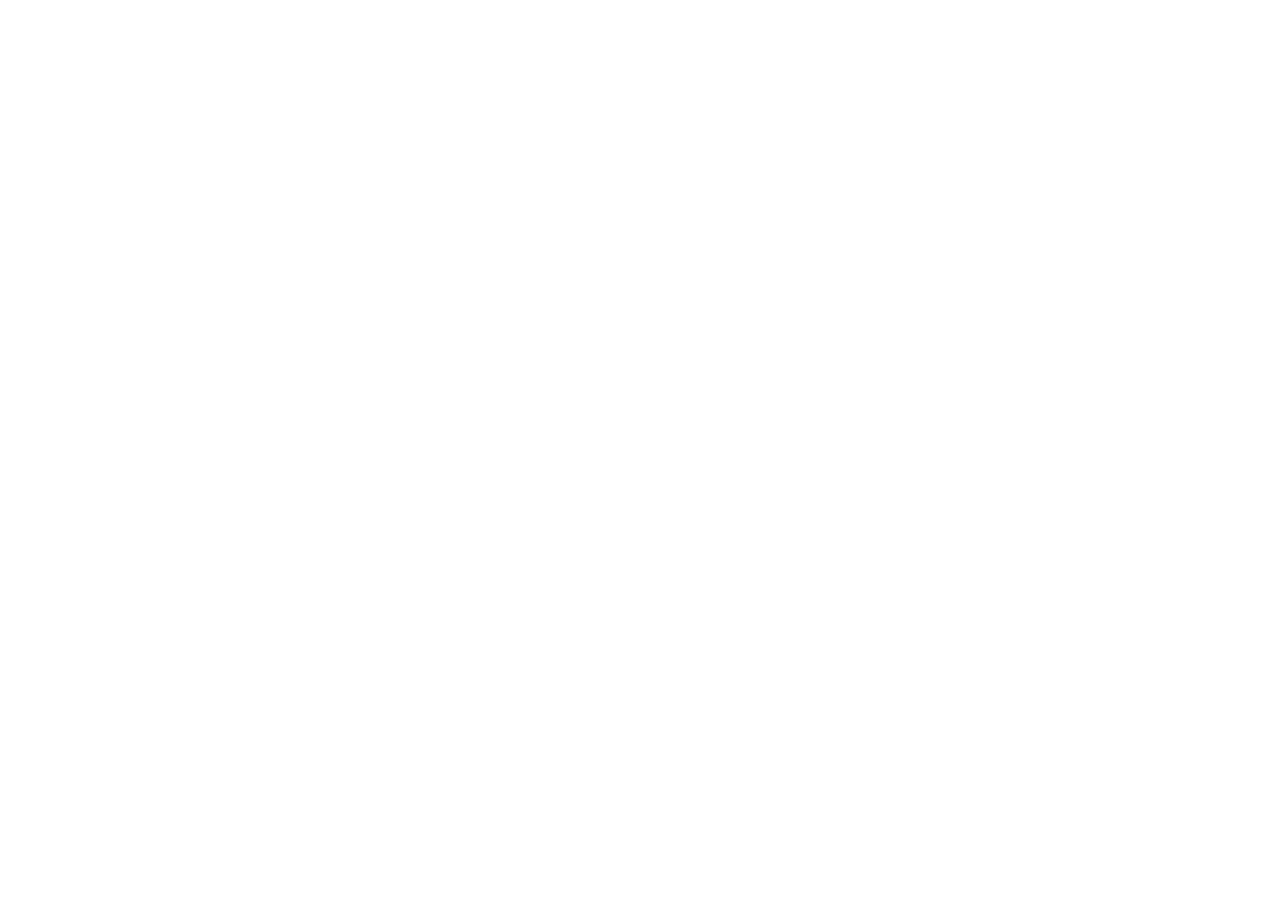
==== singlepage-layout/index.html @ 7d6b46b5 "枠組みのコーディング。" ====
<!DOCTYPE html>
<html lang="ja">
<head>
  <meta charset="UTF-8">
  <title>シングルページレイアウト</title>
  <link rel="stylesheet" href="css/normalize.css">
  <link rel="stylesheet" href="css/style.css">
</head>
<body>
  <header class="header">
  </header>
  <section class="about">
  </section>
  <section class="works">
  </section>
  <section class="skills">
  </section>
  <section class="contact">
  </section>
  <footer class="footer">
  </footer>
</body>
</html>
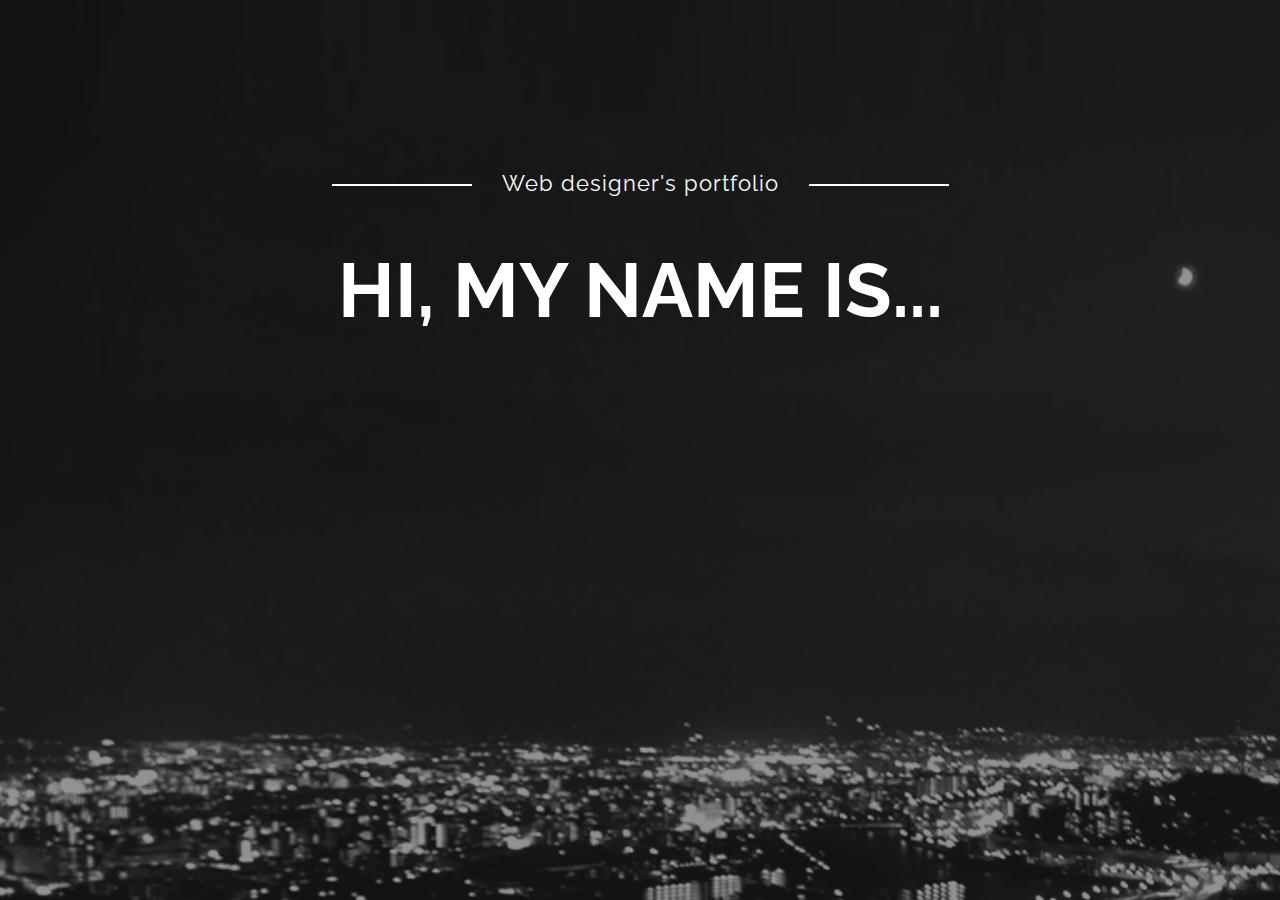
==== commit eb9ea9f5: "タイトルの追加。" ====
--- a/singlepage-layout/index.html
+++ b/singlepage-layout/index.html
@@ -3,11 +3,14 @@
 <head>
   <meta charset="UTF-8">
   <title>シングルページレイアウト</title>
+  <link rel="stylesheet" href="http://fonts.googleapis.com/css?family=Raleway:700,400">
   <link rel="stylesheet" href="css/normalize.css">
   <link rel="stylesheet" href="css/style.css">
 </head>
 <body>
   <header class="header">
+    <p class="site-title-sub">Web designer's portfolio</p>
+    <h1 class="site-title">HI, MY NAME IS...</h1>
   </header>
   <section class="about">
   </section>
@@ -20,4 +23,4 @@
   <footer class="footer">
   </footer>
 </body>
-</html>+</html>
--- a/singlepage-layout/css/style.css
+++ b/singlepage-layout/css/style.css
@@ -0,0 +1,41 @@
+@charset "UTF-8";
+
+html {
+  font-size: 62.5%;
+}
+*, *::before, *::after {
+  box-sizing: border-box;
+}
+
+body {
+  background: #151515 url('../images/bg.png') no-repeat fixed left bottom;
+  background-size: cover;
+  color: #fff;
+  text-align: center;
+  font-size: 1.4rem;
+  font-family: Raleway, "Hiragino Kaku Gothic ProN", Meiryo, sans-serif;
+}
+
+.header {
+  padding: 170px 30px 80px;
+}
+
+.site-title-sub {
+  margin: 0 0 30px;
+  letter-spacing: 1px;
+  font-size: 2.2rem;
+}
+.site-title-sub::before,
+.site-title-sub::after {
+  content: '';
+  display: inline-block;
+  width: 140px;
+  height: 2px;
+  margin: 0 30px;
+  background-color: #fff;
+  vertical-align: middle;
+}
+.site-title {
+  margin: 50px 0 40px;
+  font-size: 7.6rem;
+}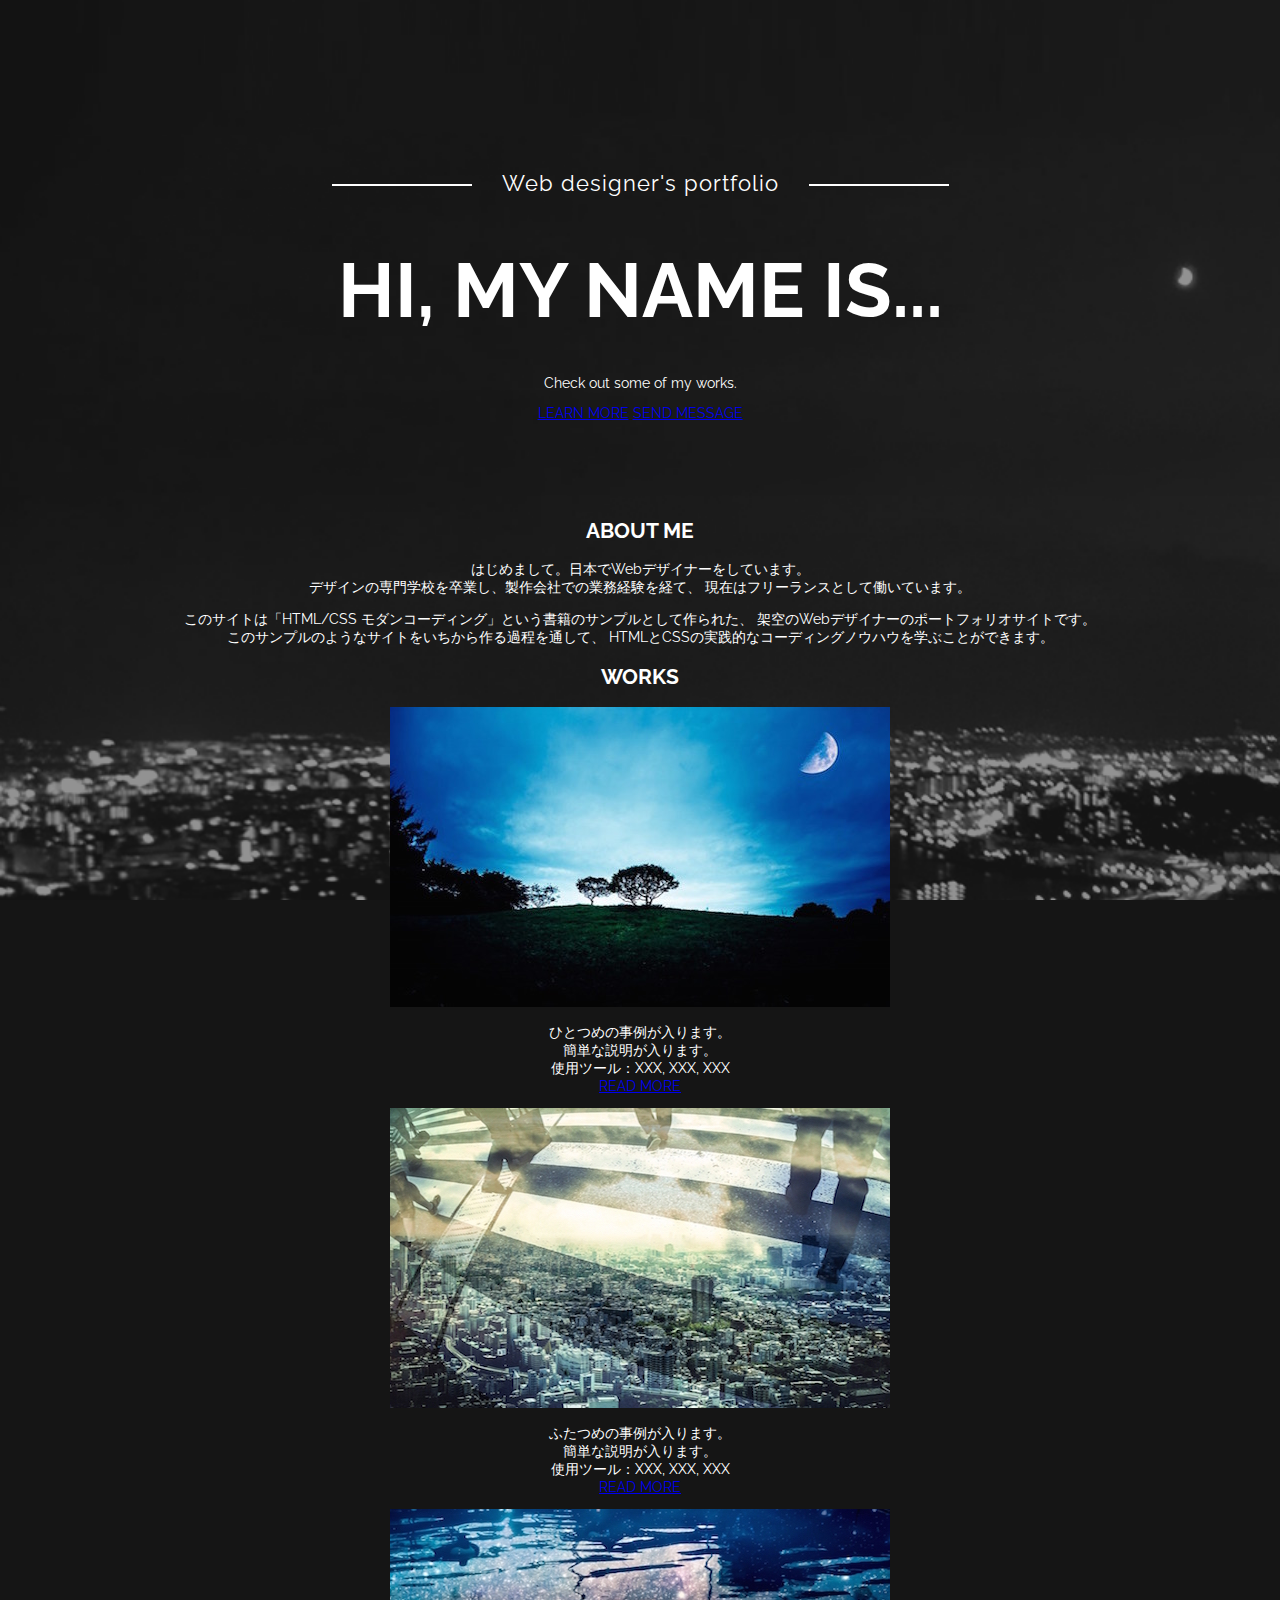
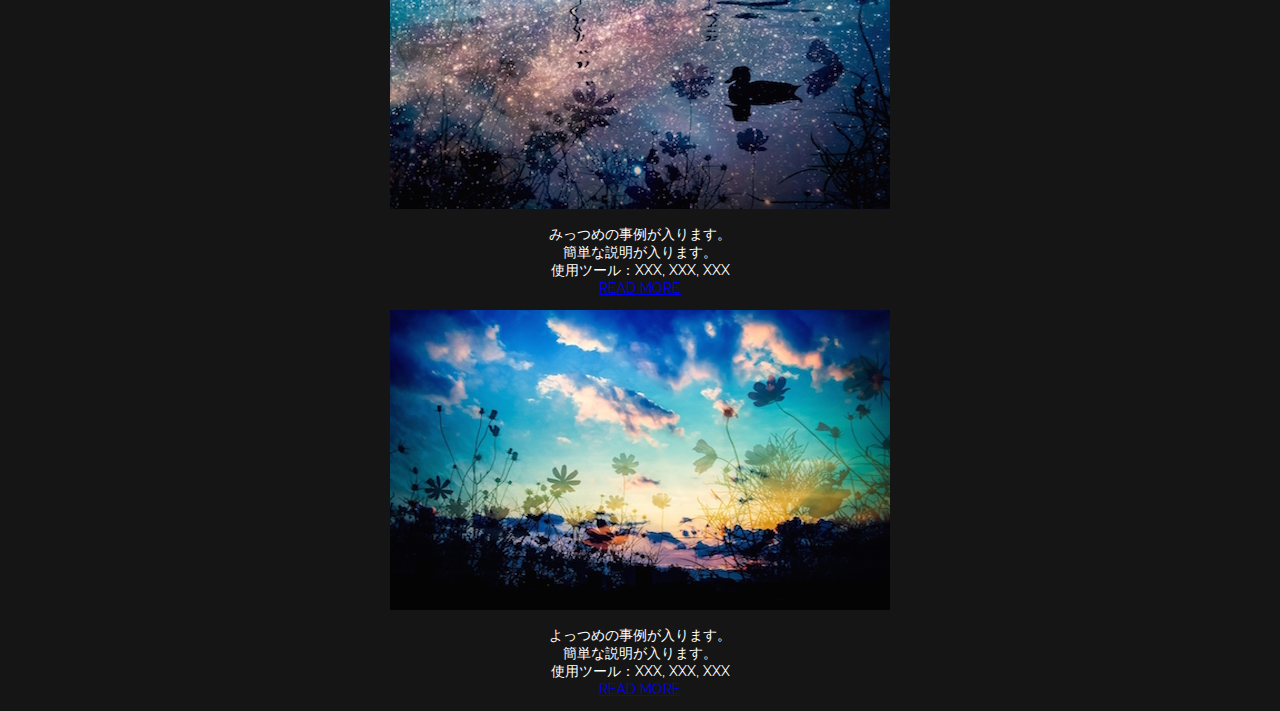
==== commit 3fdf5f75: "セクション２のHTMLのコーディング。" ====
--- a/singlepage-layout/index.html
+++ b/singlepage-layout/index.html
@@ -11,14 +11,70 @@
   <header class="header">
     <p class="site-title-sub">Web designer's portfolio</p>
     <h1 class="site-title">HI, MY NAME IS...</h1>
+    <p class="site-description">Check out some of my works.</p>
+    <div class="buttons">
+      <a class="button" href="#about">LEARN MORE</a>
+      <a class="button button-showy" href="#contact">SEND MESSAGE</a>
+    </div>
   </header>
-  <section class="about">
+  <section class="about" id="about">
+    <h2 class="heading">ABOUT ME</h2>
+    <p class="about-text">
+      はじめまして。日本でWebデザイナーをしています。<br>
+      デザインの専門学校を卒業し、製作会社での業務経験を経て、
+      現在はフリーランスとして働いています。
+    </p>
+    <p class="about-text">
+      このサイトは「HTML/CSS モダンコーディング」という書籍のサンプルとして作られた、
+      架空のWebデザイナーのポートフォリオサイトです。<br>
+      このサンプルのようなサイトをいちから作る過程を通して、
+      HTMLとCSSの実践的なコーディングノウハウを学ぶことができます。
+    </p>
   </section>
   <section class="works">
+    <h2 class="heading">WORKS</h2>
+    <div class="works-wrapper">
+      <div class="work-box">
+        <img class="work-image" src="images/tree.jpg" alt="製作事例1">
+        <p class="work-text">
+          ひとつめの事例が入ります。<br>
+          簡単な説明が入ります。<br>
+          使用ツール：XXX, XXX, XXX<br>
+          <a href="#" class="button">READ MORE</a>
+        </p>
+      </div>
+      <div class="work-box">
+        <img class="work-image" src="images/building.jpg" alt="製作事例2">
+        <p class="work-text">
+          ふたつめの事例が入ります。<br>
+          簡単な説明が入ります。<br>
+          使用ツール：XXX, XXX, XXX<br>
+          <a href="#" class="button">READ MORE</a>
+        </p>
+      </div>
+      <div class="work-box">
+        <img class="work-image" src="images/lake.jpg" alt="製作事例3">
+        <p class="work-text">
+          みっつめの事例が入ります。<br>
+          簡単な説明が入ります。<br>
+          使用ツール：XXX, XXX, XXX<br>
+          <a href="#" class="button">READ MORE</a>
+        </p>
+      </div>
+      <div class="work-box">
+        <img class="work-image" src="images/sky.jpg" alt="製作事例4">
+        <p class="work-text">
+          よっつめの事例が入ります。<br>
+          簡単な説明が入ります。<br>
+          使用ツール：XXX, XXX, XXX<br>
+          <a href="#" class="button">READ MORE</a>
+        </p>
+      </div>
+    </div>
   </section>
   <section class="skills">
   </section>
-  <section class="contact">
+  <section class="contact" id="contact">
   </section>
   <footer class="footer">
   </footer>
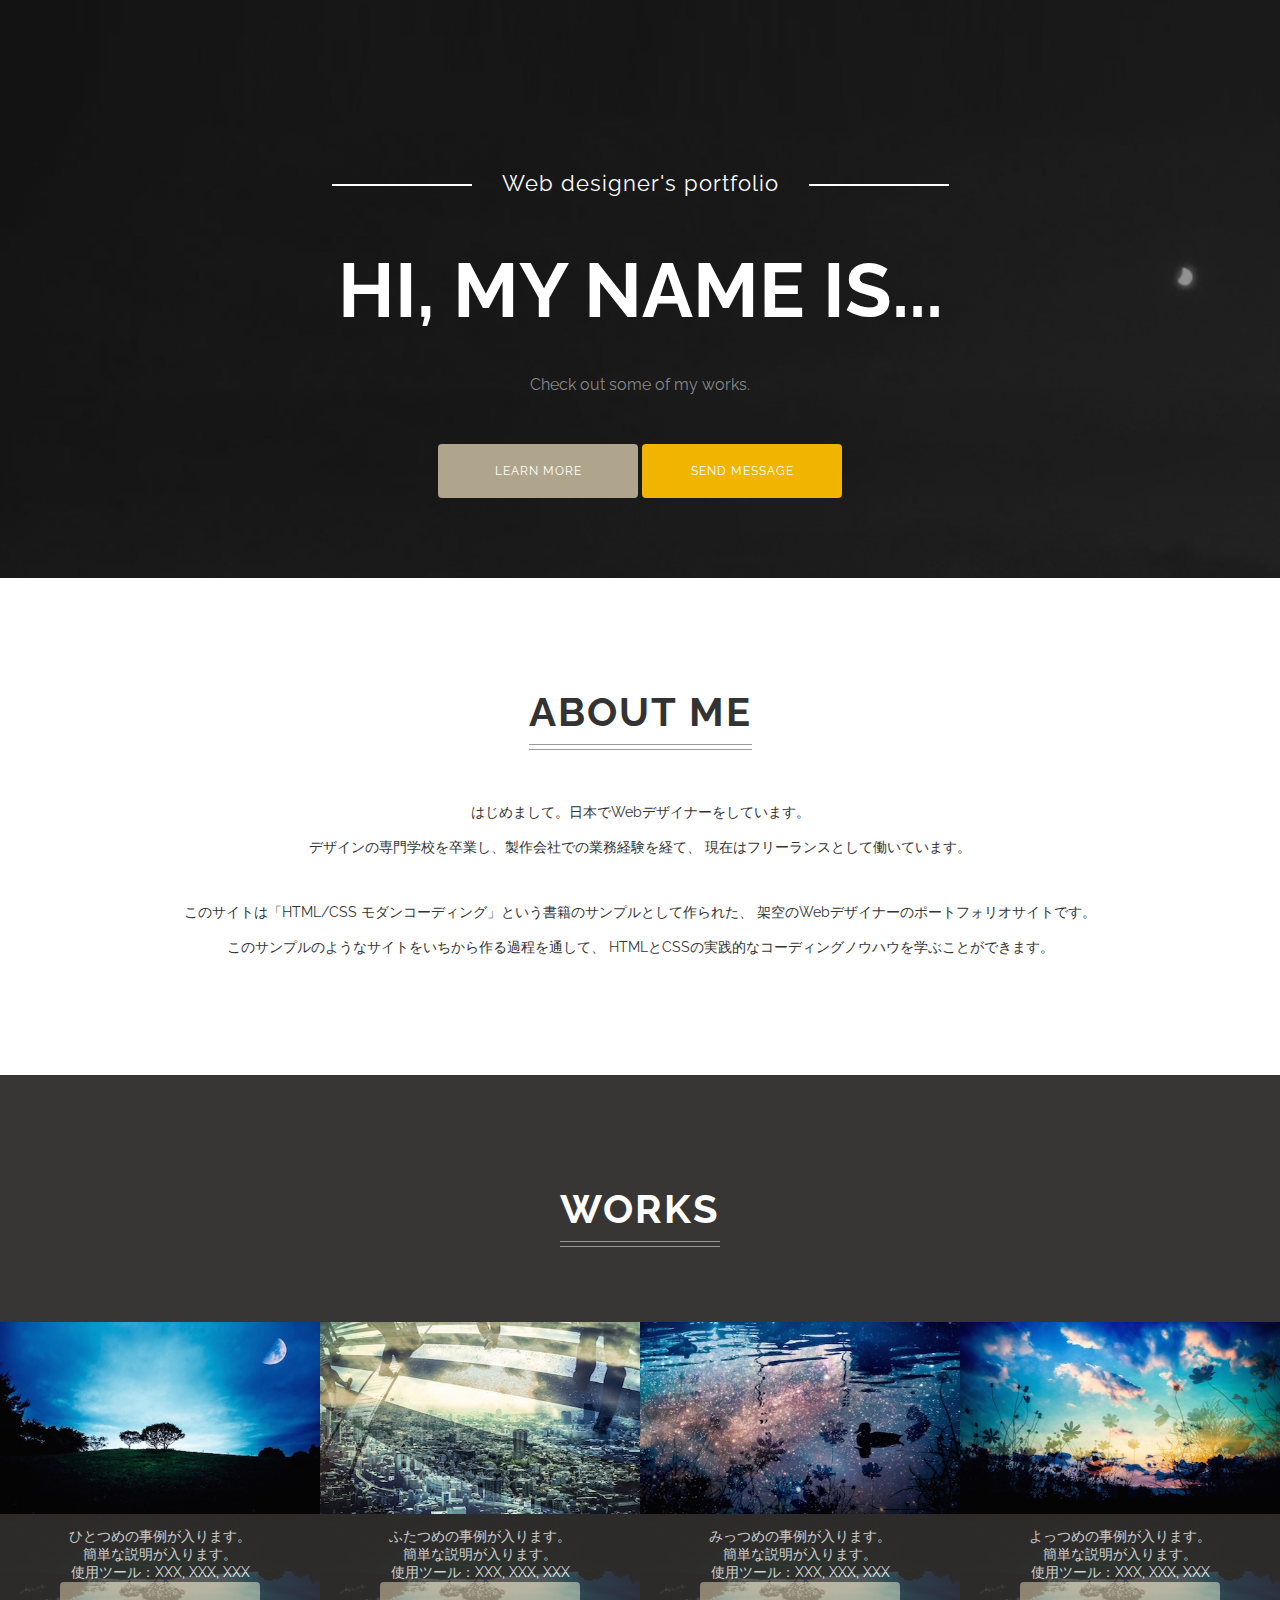
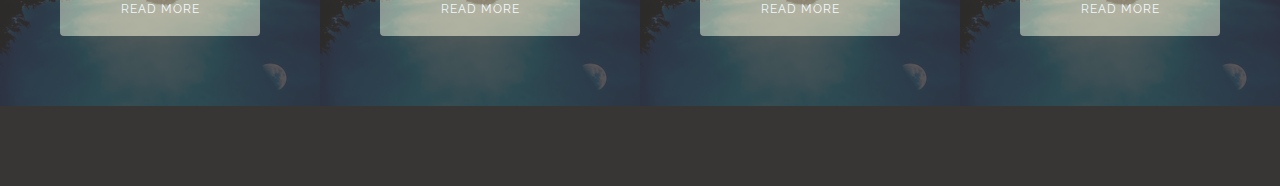
==== commit e8eb7181: ".work-description の実装" ====
--- a/singlepage-layout/index.html
+++ b/singlepage-layout/index.html
@@ -36,39 +36,47 @@
     <div class="works-wrapper">
       <div class="work-box">
         <img class="work-image" src="images/tree.jpg" alt="製作事例1">
-        <p class="work-text">
-          ひとつめの事例が入ります。<br>
-          簡単な説明が入ります。<br>
-          使用ツール：XXX, XXX, XXX<br>
-          <a href="#" class="button">READ MORE</a>
-        </p>
+        <div class="work-description">
+          <p class="work-text">
+            ひとつめの事例が入ります。<br>
+            簡単な説明が入ります。<br>
+            使用ツール：XXX, XXX, XXX<br>
+            <a href="#" class="button">READ MORE</a>
+          </p>
+        </div>
       </div>
       <div class="work-box">
         <img class="work-image" src="images/building.jpg" alt="製作事例2">
-        <p class="work-text">
-          ふたつめの事例が入ります。<br>
-          簡単な説明が入ります。<br>
-          使用ツール：XXX, XXX, XXX<br>
-          <a href="#" class="button">READ MORE</a>
-        </p>
+        <div class="work-description">
+          <p class="work-text">
+            ふたつめの事例が入ります。<br>
+            簡単な説明が入ります。<br>
+            使用ツール：XXX, XXX, XXX<br>
+            <a href="#" class="button">READ MORE</a>
+          </p>
+        </div>
       </div>
       <div class="work-box">
         <img class="work-image" src="images/lake.jpg" alt="製作事例3">
-        <p class="work-text">
-          みっつめの事例が入ります。<br>
-          簡単な説明が入ります。<br>
-          使用ツール：XXX, XXX, XXX<br>
-          <a href="#" class="button">READ MORE</a>
-        </p>
+        <div class="work-description">
+          <p class="work-text">
+            みっつめの事例が入ります。<br>
+            簡単な説明が入ります。<br>
+            使用ツール：XXX, XXX, XXX<br>
+            <a href="#" class="button">READ MORE</a>
+          </p>
+        </div>
       </div>
       <div class="work-box">
         <img class="work-image" src="images/sky.jpg" alt="製作事例4">
-        <p class="work-text">
-          よっつめの事例が入ります。<br>
-          簡単な説明が入ります。<br>
-          使用ツール：XXX, XXX, XXX<br>
-          <a href="#" class="button">READ MORE</a>
-        </p>
+        <div class="work-description">
+          <p class="work-text">
+            よっつめの事例が入ります。<br>
+            簡単な説明が入ります。<br>
+            使用ツール：XXX, XXX, XXX<br>
+            <a href="#" class="button">READ MORE</a>
+          </p>
+        </div>
       </div>
     </div>
   </section>
--- a/singlepage-layout/css/style.css
+++ b/singlepage-layout/css/style.css
@@ -15,6 +15,8 @@
   font-size: 1.4rem;
   font-family: Raleway, "Hiragino Kaku Gothic ProN", Meiryo, sans-serif;
 }
+
+/* HEADER */
 
 .header {
   padding: 170px 30px 80px;
@@ -35,7 +37,111 @@
   background-color: #fff;
   vertical-align: middle;
 }
+
 .site-title {
   margin: 50px 0 40px;
   font-size: 7.6rem;
-}+}
+
+.site-description {
+  margin-bottom: 50px;
+  color: #888;
+  font-size: 1.6rem;
+}
+
+.button {
+  display: inline-block;
+  width: 200px;
+  padding: 20px;
+  border-radius: 4px;
+  background-color: #afa58d;
+  color: #fff;
+  text-decoration: none;
+  letter-spacing: 1px;
+  font-size: 1.2rem;
+}
+.button:hover {
+  opacity: 0.9;
+}
+
+.button-showy {
+  background-color: #f1b400;
+}
+
+
+/* ABOUT ME */
+
+.about {
+  padding: 80px 30px;
+  background-color: #fff;
+  color: #333;
+}
+
+.heading {
+  position: relative;
+  display: inline-block;
+  margin: 30px 0 15px;
+  padding-bottom: 15px;
+  letter-spacing: 2px;
+  font-size: 4rem;
+}
+.heading::before,
+.heading::after {
+  content: '';
+  position: absolute;
+  right: 0;
+  bottom: 0;
+  left: 0;
+  border-bottom: 1px solid #999;
+}
+.heading::before {
+  bottom: 5px;
+}
+
+.about-text {
+  margin: 30px 0;
+  line-height: 2.5;
+}
+
+
+/* WORKS */
+
+.works {
+  background-color: #383634;
+  padding: 80px 0;
+}
+
+.works-wrapper {
+  display: table;
+  width: 100%;
+  margin-top: 60px;
+  table-layout: fixed;
+}
+.work-box {
+  position: relative;
+  display: table-cell;
+}
+.work-box::after {
+  content: '';
+  position: absolute;
+  top: 50%;
+  left: 0;
+  width: 100%;
+  height: 50%;
+  background: url("../images/tree.jpg") no-repeat;
+  background-size: 100% 100%;
+  opacity: 0.2;
+  transform: scaleY(-1);
+}
+.work-image {
+  display: block;
+  width: 100%;
+  margin: 0 0 60%;
+}
+.work-description{
+  position: absolute;
+  top: 50%;
+  left: 0;
+  width: 100%;
+  height: 50%;
+}
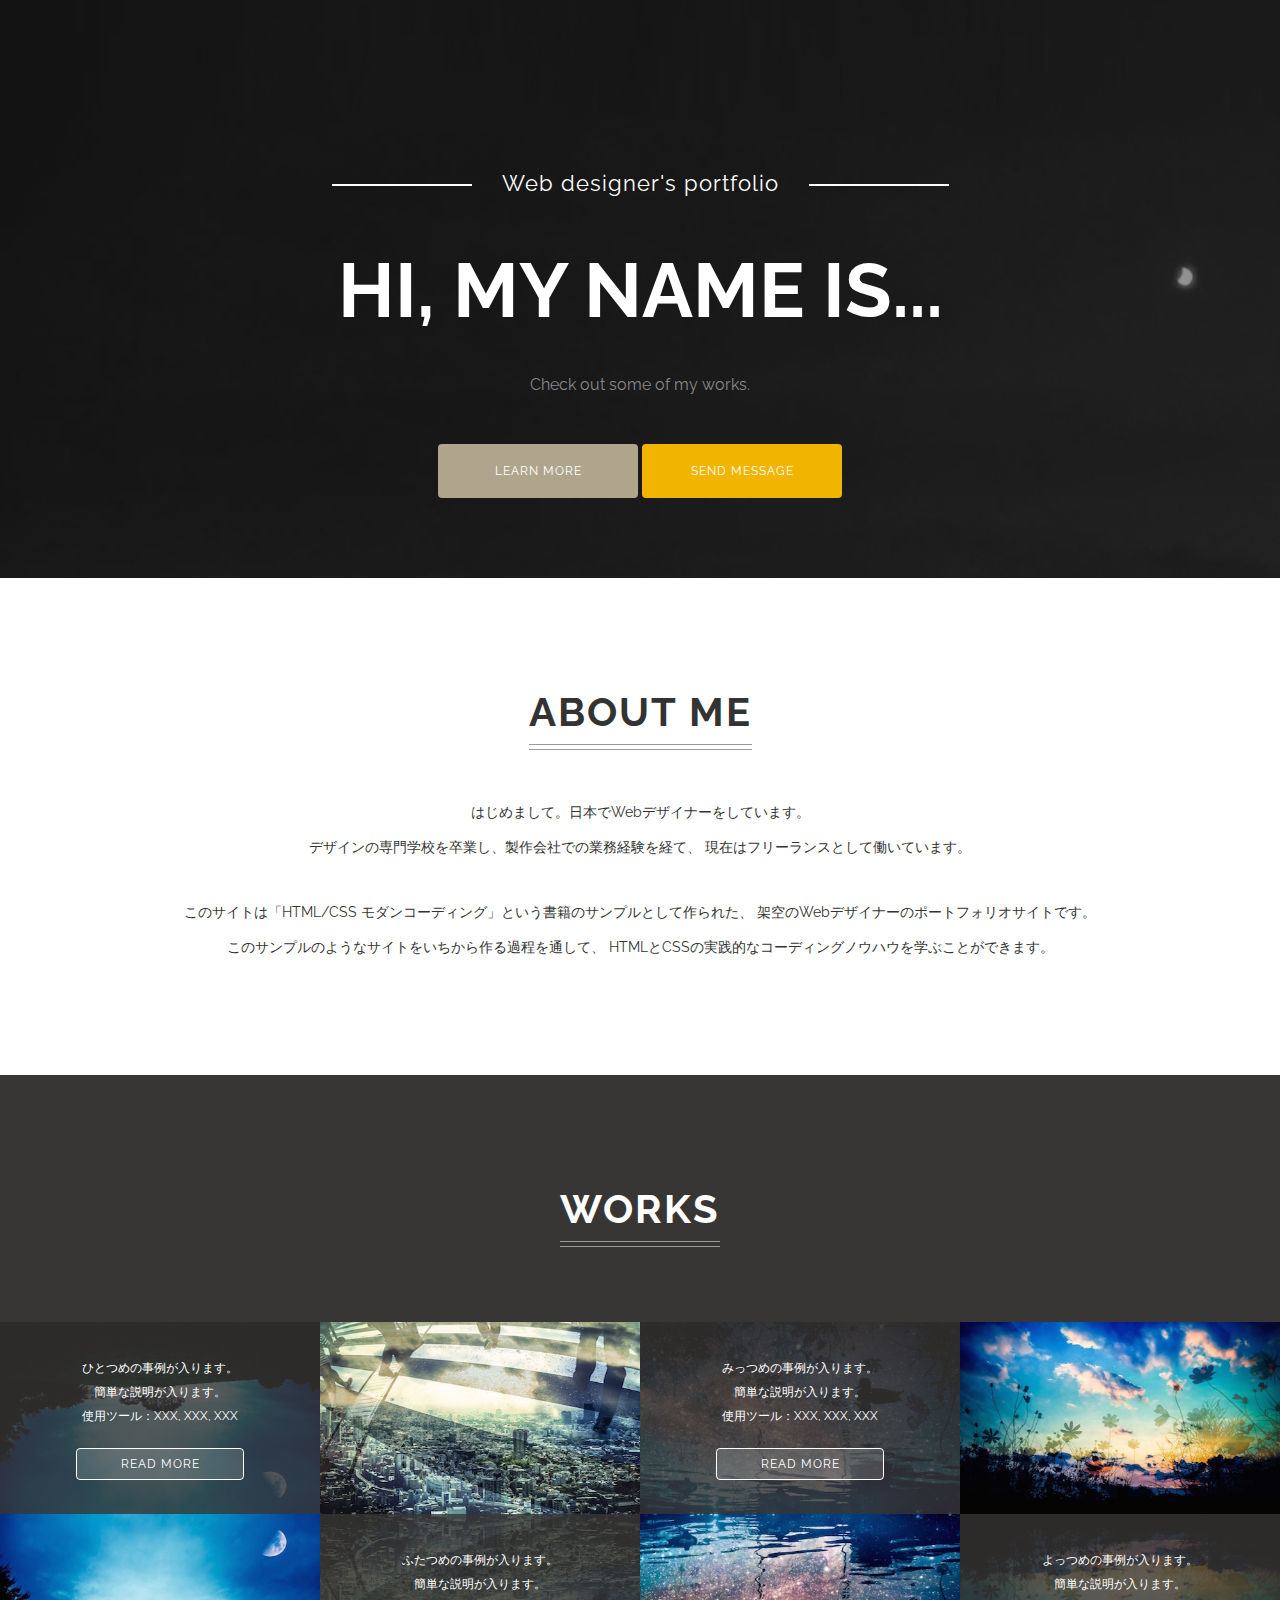
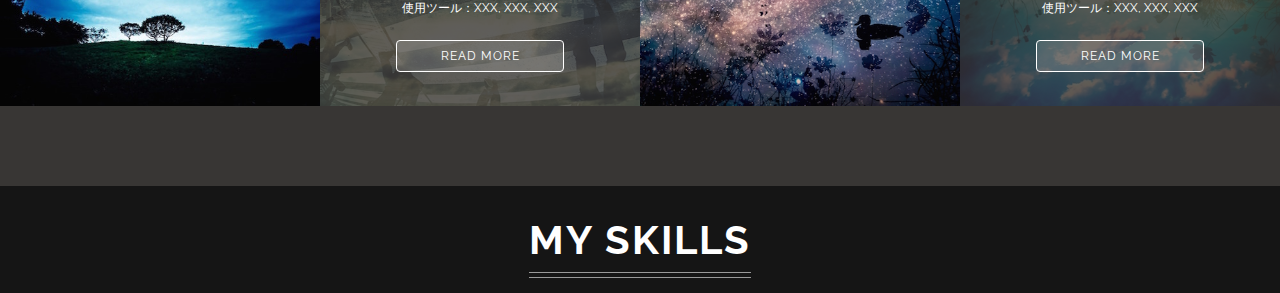
==== commit 7d092e23: "見出しの追加" ====
--- a/singlepage-layout/index.html
+++ b/singlepage-layout/index.html
@@ -34,53 +34,62 @@
   <section class="works">
     <h2 class="heading">WORKS</h2>
     <div class="works-wrapper">
-      <div class="work-box">
+      <div class="work-box tree">
         <img class="work-image" src="images/tree.jpg" alt="製作事例1">
         <div class="work-description">
-          <p class="work-text">
-            ひとつめの事例が入ります。<br>
-            簡単な説明が入ります。<br>
-            使用ツール：XXX, XXX, XXX<br>
-            <a href="#" class="button">READ MORE</a>
-          </p>
+          <div class="work-description-inner">
+            <p class="work-text">
+              ひとつめの事例が入ります。<br>
+              簡単な説明が入ります。<br>
+              使用ツール：XXX, XXX, XXX<br>
+              <a href="#" class="button button-ghost">READ MORE</a>
+            </p>
+          </div>
         </div>
       </div>
-      <div class="work-box">
+      <div class="work-box building">
         <img class="work-image" src="images/building.jpg" alt="製作事例2">
         <div class="work-description">
-          <p class="work-text">
-            ふたつめの事例が入ります。<br>
-            簡単な説明が入ります。<br>
-            使用ツール：XXX, XXX, XXX<br>
-            <a href="#" class="button">READ MORE</a>
-          </p>
+          <div class="work-description-inner">
+            <p class="work-text">
+              ふたつめの事例が入ります。<br>
+              簡単な説明が入ります。<br>
+              使用ツール：XXX, XXX, XXX<br>
+              <a href="#" class="button button-ghost">READ MORE</a>
+            </p>
+          </div>
         </div>
       </div>
-      <div class="work-box">
+      <div class="work-box lake">
         <img class="work-image" src="images/lake.jpg" alt="製作事例3">
         <div class="work-description">
-          <p class="work-text">
-            みっつめの事例が入ります。<br>
-            簡単な説明が入ります。<br>
-            使用ツール：XXX, XXX, XXX<br>
-            <a href="#" class="button">READ MORE</a>
-          </p>
+          <div class="work-description-inner">
+            <p class="work-text">
+              みっつめの事例が入ります。<br>
+              簡単な説明が入ります。<br>
+              使用ツール：XXX, XXX, XXX<br>
+              <a href="#" class="button button-ghost">READ MORE</a>
+            </p>
+          </div>
         </div>
       </div>
-      <div class="work-box">
+      <div class="work-box sky">
         <img class="work-image" src="images/sky.jpg" alt="製作事例4">
         <div class="work-description">
-          <p class="work-text">
-            よっつめの事例が入ります。<br>
-            簡単な説明が入ります。<br>
-            使用ツール：XXX, XXX, XXX<br>
-            <a href="#" class="button">READ MORE</a>
-          </p>
+          <div class="work-description-inner">
+            <p class="work-text">
+              よっつめの事例が入ります。<br>
+              簡単な説明が入ります。<br>
+              使用ツール：XXX, XXX, XXX<br>
+              <a href="#" class="button button-ghost">READ MORE</a>
+            </p>
+          </div>
         </div>
       </div>
     </div>
   </section>
   <section class="skills">
+    <h2 class="heading">MY SKILLS</h2>
   </section>
   <section class="contact" id="contact">
   </section>
--- a/singlepage-layout/css/style.css
+++ b/singlepage-layout/css/style.css
@@ -128,10 +128,29 @@
   left: 0;
   width: 100%;
   height: 50%;
-  background: url("../images/tree.jpg") no-repeat;
+  background: no-repeat;
   background-size: 100% 100%;
   opacity: 0.2;
   transform: scaleY(-1);
+}
+.work-box.tree::after {
+  background-image: url("../images/tree.jpg");
+}
+.work-box.building::after {
+  background-image: url("../images/building.jpg");
+}
+.work-box.lake::after {
+  background-image: url("../images/lake.jpg");
+}
+.work-box.sky::after {
+  background-image: url("../images/sky.jpg");
+}
+.work-box:nth-child(odd) .work-image {
+  margin: 60% 0 0;
+}
+.work-box:nth-child(odd) .work-description,
+.work-box:nth-child(odd)::after {
+  top: 0;
 }
 .work-image {
   display: block;
@@ -142,6 +161,29 @@
   position: absolute;
   top: 50%;
   left: 0;
+  z-index: 1;
   width: 100%;
   height: 50%;
+  overflow-y: auto;
 }
+.work-description-inner {
+  display: table;
+  width: 100%;
+  height: 100%;
+  padding: 20px;
+}
+.work-text {
+  display: table-cell;
+  vertical-align: middle;
+  font-size: 1.2rem;
+  line-height: 2;
+}
+.work-text .button {
+  width: 60%;
+  margin-top: 20px;
+  padding: 3px;
+}
+.button-ghost {
+  border: 1px solid #fff;
+  background-color: rgba(255, 255, 255, 0.15);
+}
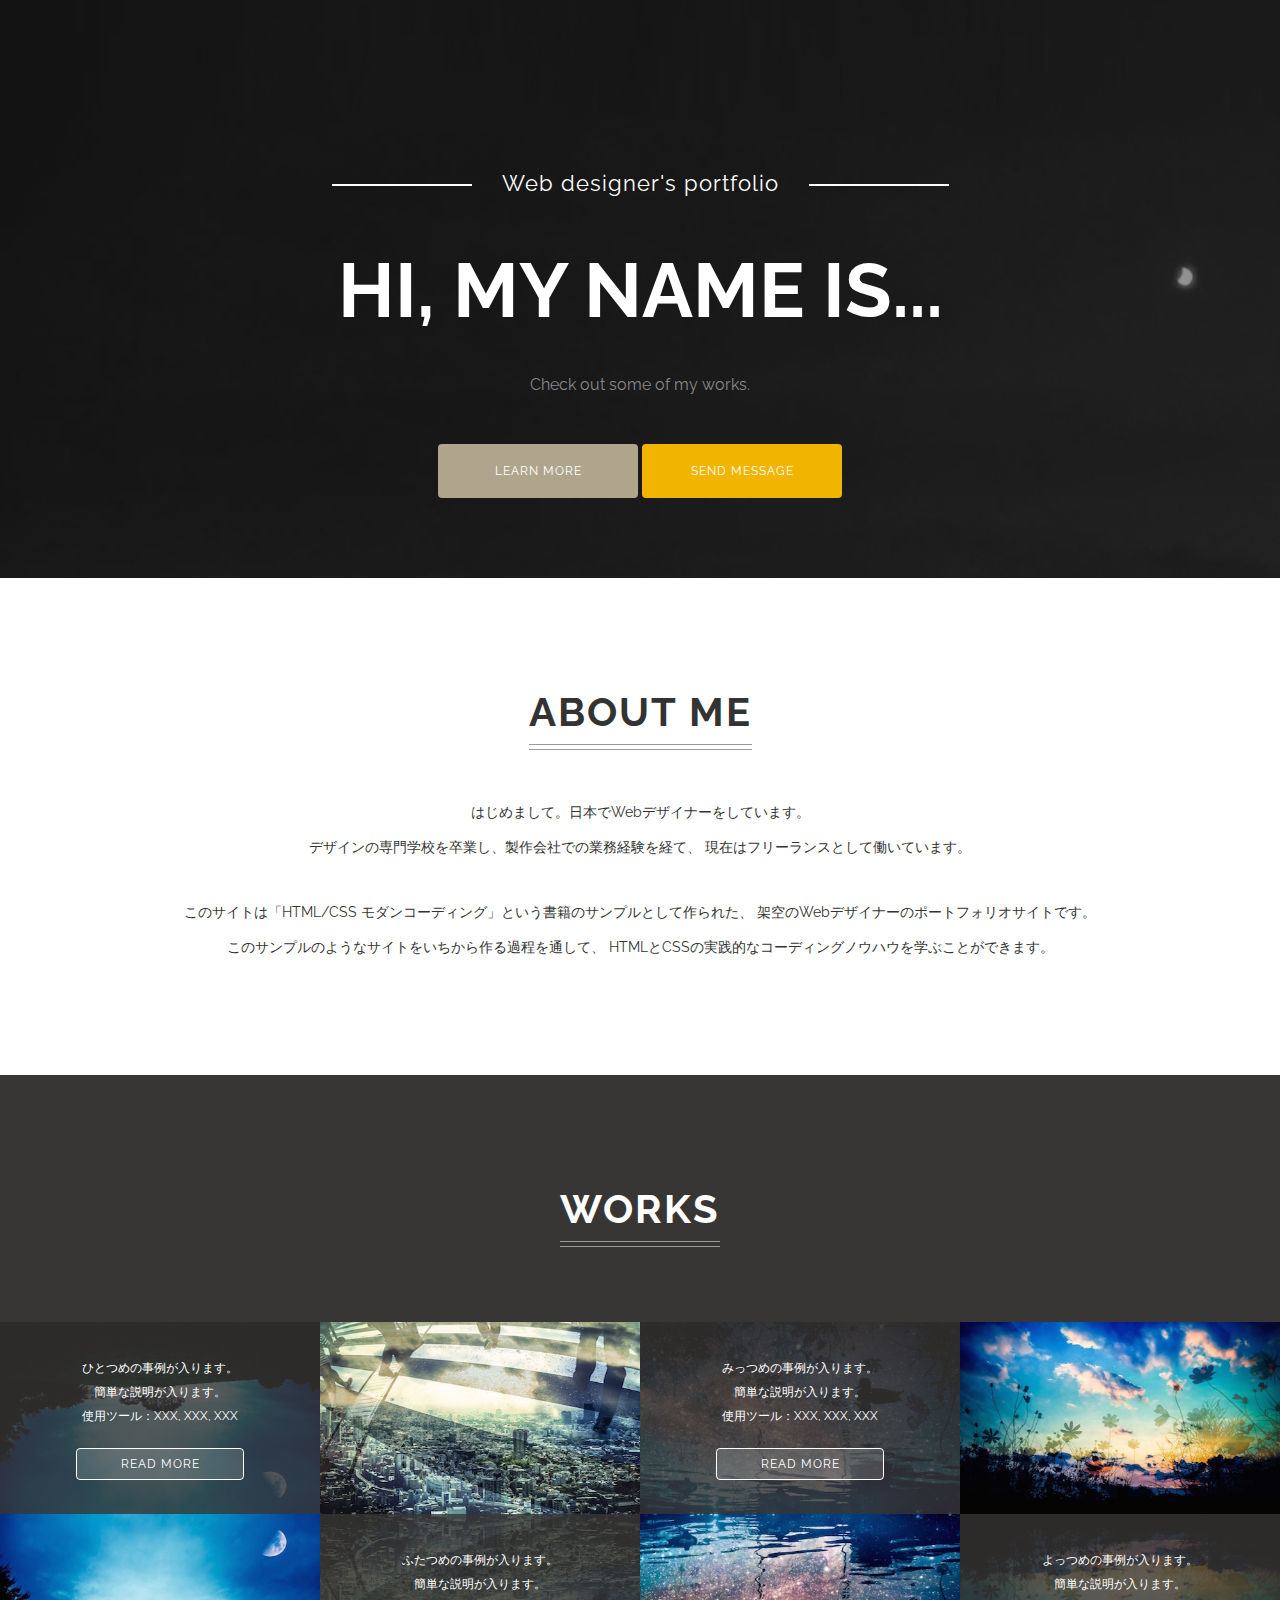
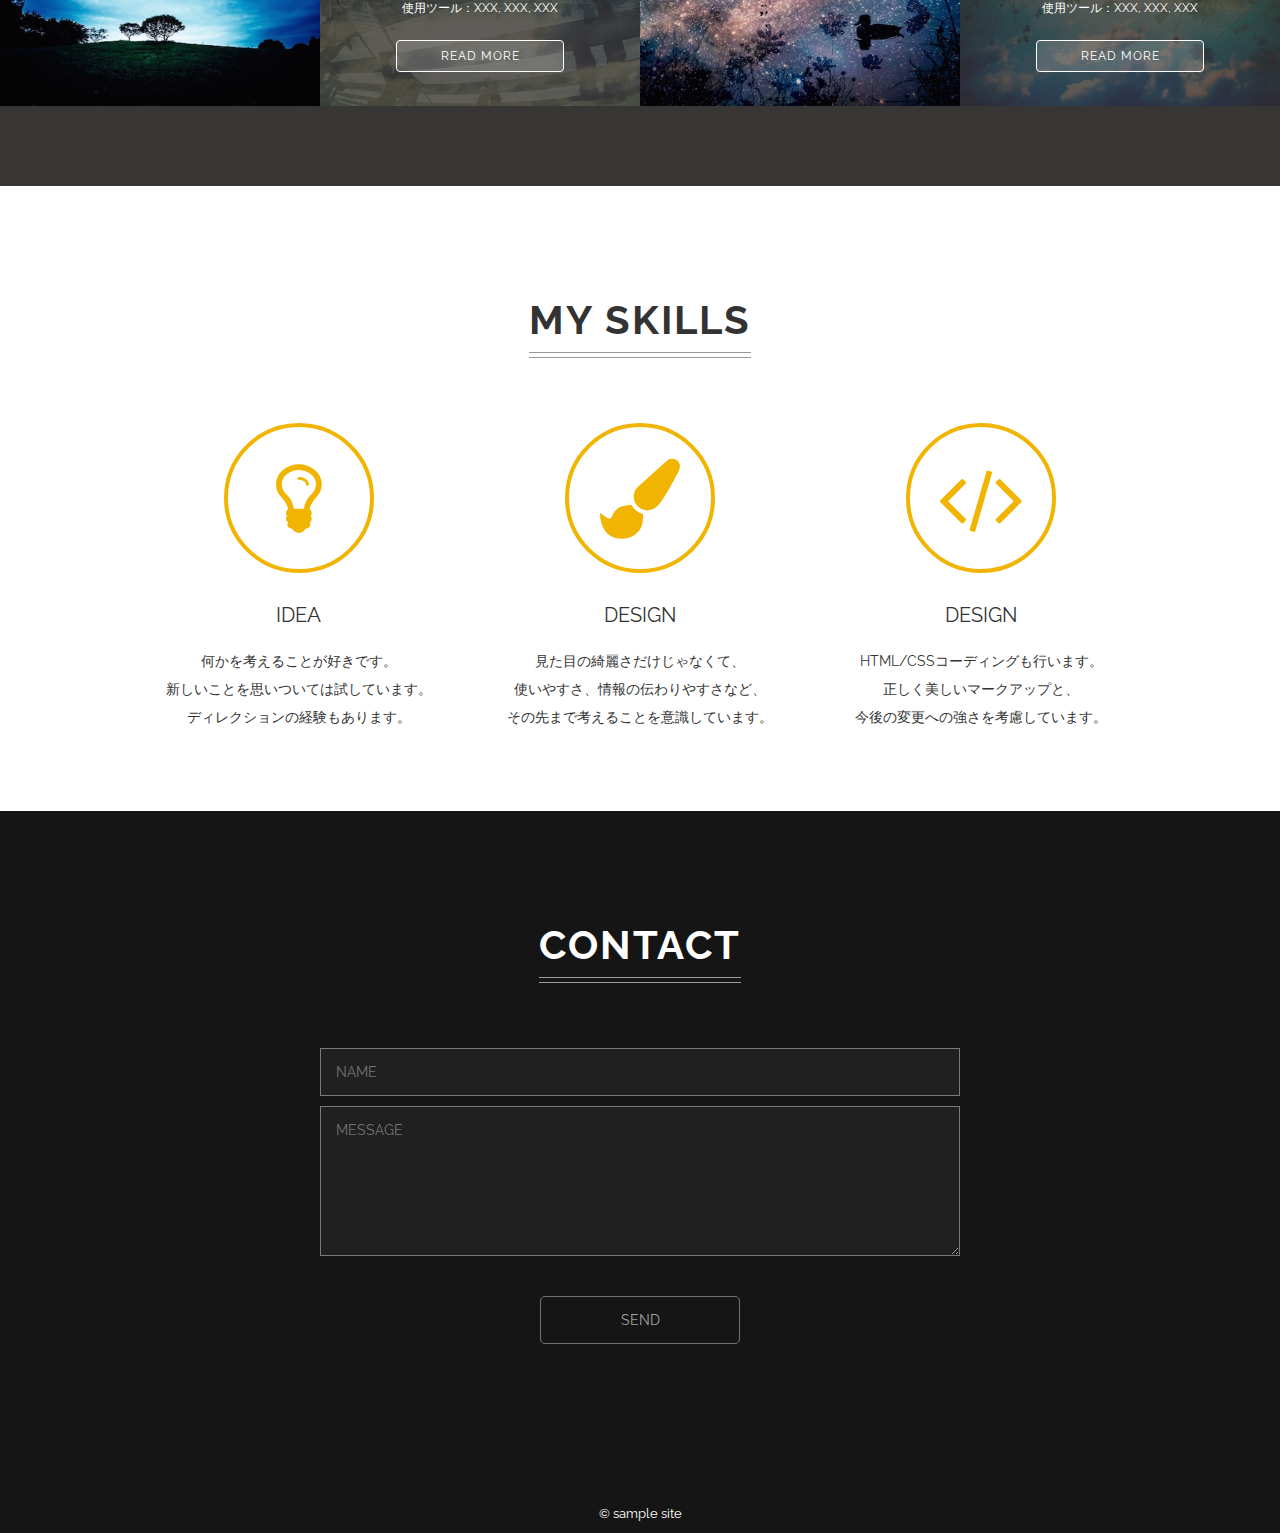
==== commit 567c3607: "フッターのコーディング" ====
--- a/singlepage-layout/index.html
+++ b/singlepage-layout/index.html
@@ -4,6 +4,7 @@
   <meta charset="UTF-8">
   <title>シングルページレイアウト</title>
   <link rel="stylesheet" href="http://fonts.googleapis.com/css?family=Raleway:700,400">
+  <link rel="stylesheet" href="http://maxcdn.bootstrapcdn.com/font-awesome/4.3.0/css/font-awesome.min.css">
   <link rel="stylesheet" href="css/normalize.css">
   <link rel="stylesheet" href="css/style.css">
 </head>
@@ -90,10 +91,47 @@
   </section>
   <section class="skills">
     <h2 class="heading">MY SKILLS</h2>
+    <div class="skills-wrapper">
+      <div class="skill-box">
+        <i class="skill-icon fa fa-lightbulb-o"></i>
+        <div class="skill-title">IDEA</div>
+        <p class="skill-text">
+          何かを考えることが好きです。<br>
+          新しいことを思いついては試しています。<br>
+          ディレクションの経験もあります。
+        </p>
+      </div>
+      <div class="skill-box">
+        <i class="skill-icon fa fa-paint-brush"></i>
+        <div class="skill-title">DESIGN</div>
+        <p class="skill-text">
+          見た目の綺麗さだけじゃなくて、<br>
+          使いやすさ、情報の伝わりやすさなど、<br>
+          その先まで考えることを意識しています。
+        </p>
+      </div>
+      <div class="skill-box">
+        <i class="skill-icon fa fa-code"></i>
+        <div class="skill-title">DESIGN</div>
+        <p class="skill-text">
+          HTML/CSSコーディングも行います。<br>
+          正しく美しいマークアップと、<br>
+          今後の変更への強さを考慮しています。
+        </p>
+      </div>
+    </div>
   </section>
   <section class="contact" id="contact">
+    <h2 class="heading">CONTACT</h2>
+    <form class="contact-form">
+      <input type="text" name="name" placeholder="NAME">
+      <textarea name="message" placeholder="MESSAGE"></textarea>
+      <input type="submit" value="SEND">
+    </form>
   </section>
   <footer class="footer">
+    © sample site
   </footer>
+<script src="lib/placeholders.min.js"></script>
 </body>
 </html>
--- a/singlepage-layout/css/style.css
+++ b/singlepage-layout/css/style.css
@@ -187,3 +187,91 @@
   border: 1px solid #fff;
   background-color: rgba(255, 255, 255, 0.15);
 }
+
+
+/* MY SKILLS */
+
+.skills {
+  padding: 80px 0;
+  background-color: #fff;
+  color: #333;
+}
+.skills-wrapper {
+  display: table;
+  width: 80%;
+  margin: 50px auto 0;
+  table-layout: fixed;
+}
+.skill-box {
+  display: table-cell;
+}
+.skill-icon {
+  width: 150px;
+  height: 150px;
+  margin-bottom: 30px;
+  border: 4px solid;
+  border-radius: 50%;
+  color: #f1b400;
+  font-size: 8rem;
+  line-height: 142px;
+}
+.skill-title {
+  margin: 0 20px 20px;
+  font-size: 2rem;
+}
+.skill-text {
+  margin: 0 20px;
+  line-height: 2;
+}
+
+
+/* CONTACT */
+
+.contact {
+  padding: 80px 0 150px;
+}
+.contact-form {
+  width: 50%;
+  margin: 50px auto 0;
+}
+.contact-form input[type=text],
+.contact-form textarea {
+  display: block;
+  width: 100%;
+  margin-bottom: 10px;
+  padding: 15px;
+  outline: none;
+  border: 1px solid rgba(255, 255, 255, 0.4);
+  border-radius: 0;
+  background-color: rgba(255, 255, 255, 0.05);
+  color: #fff;
+}
+.contact-form textarea {
+  height: 150px;
+}
+.contact-form input[type=submit] {
+  display: block;
+  width: 200px;
+  margin: 40px auto 0;
+  padding: 15px;
+  border: 1px solid rgba(255, 255, 255, 0.4);
+  border-radius: 5px;
+  background-color: transparent;
+  color: rgba(255, 255, 255, 0.6);
+  cursor: pointer;
+}
+.contact-form input[type=submit]:hover {
+  background-color: rgba(255, 255, 255, 0.05);
+}
+.contact-form input[type=text]:focus,
+.contact-form textarea:focus {
+  box-shadow: 0 0 8px rgba(255, 255, 255, 0.5) inset;
+}
+
+
+/* footer */
+
+.footer {
+  padding: 12px 0;
+  font-size: 1.3rem;
+}
